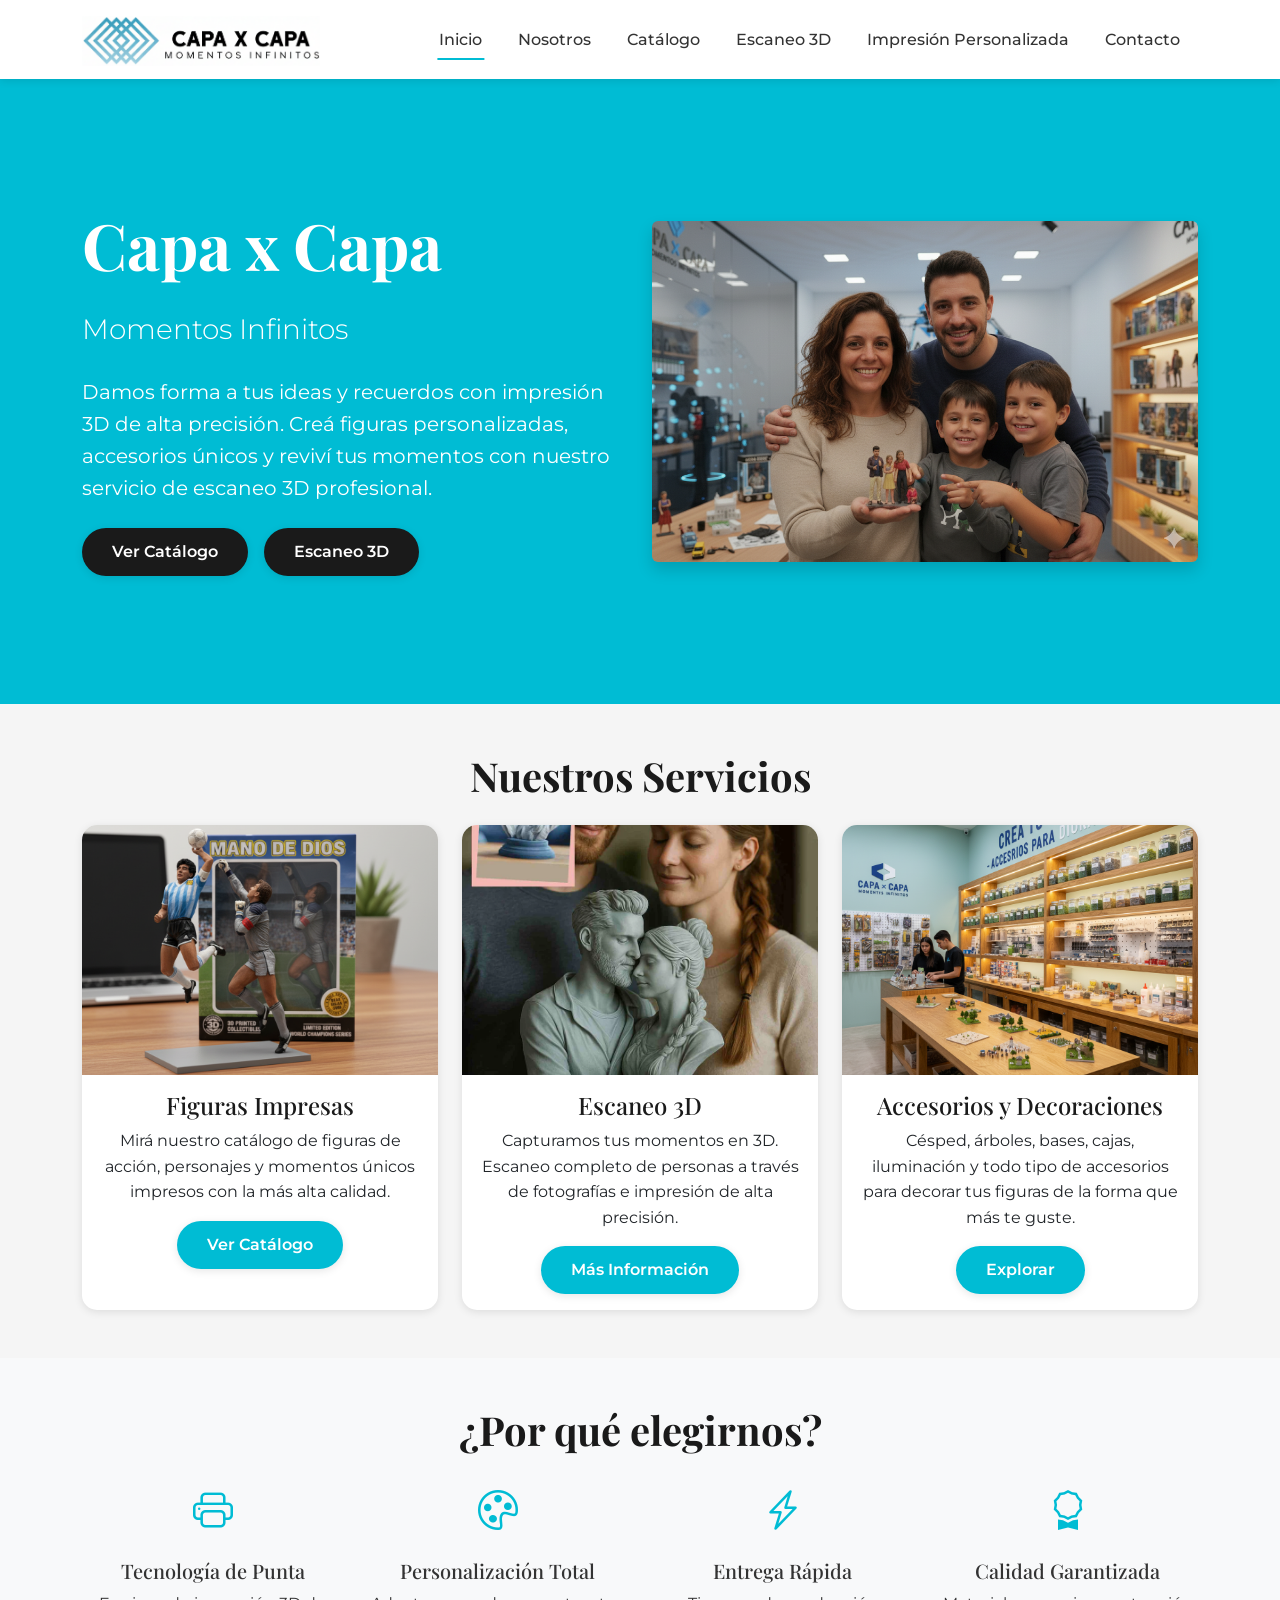
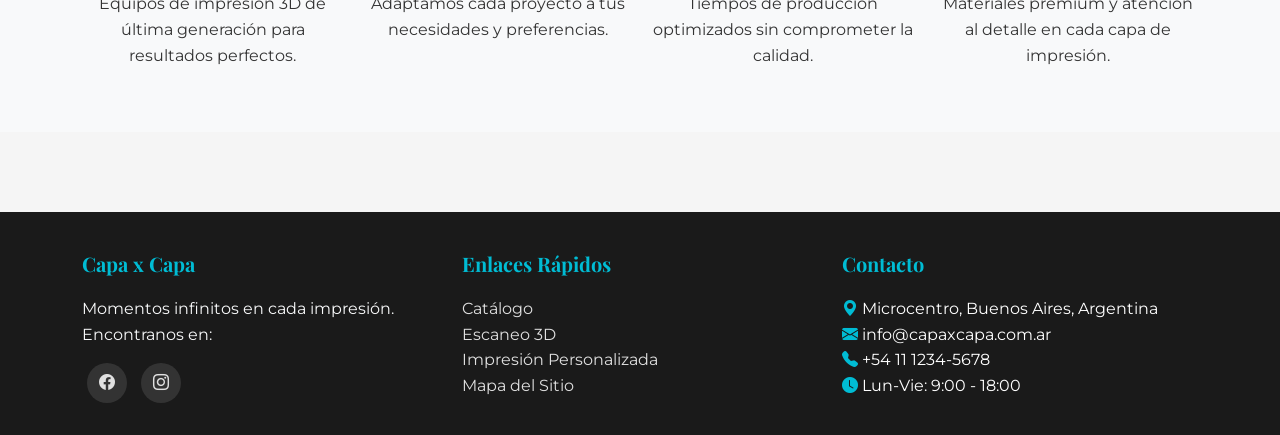
==== index.html @ 2e97a2a7 "Primer Commit" ====
<!DOCTYPE html>
<html lang="es">
<head>
    <meta charset="UTF-8">
    <meta name="viewport" content="width=device-width, initial-scale=1.0">
    <title>Capa x Capa - Momentos Infinitos</title>

    <link href="https://cdn.jsdelivr.net/npm/bootstrap@5.3.0/dist/css/bootstrap.min.css" rel="stylesheet">
    <link rel="stylesheet" href="https://cdn.jsdelivr.net/npm/bootstrap-icons@1.11.0/font/bootstrap-icons.css">
    <link rel="stylesheet" href="./css/estilos.css">
    <script src="https://cdn.jsdelivr.net/npm/bootstrap@5.3.0/dist/js/bootstrap.bundle.min.js"></script>
</head>
<body>
    <header>
        <nav class="navbar navbar-expand-lg navbar-light">
            <div class="container">
                <a class="navbar-brand" href="index.html">
                    <img src="./imagenes/logo/logo_horizontal.png"/>
                </a>
                <button class="navbar-toggler" type="button" data-bs-toggle="collapse" data-bs-target="#navbarNav" aria-controls="navbarNav" aria-expanded="false">
                    <span class="navbar-toggler-icon"></span>
                </button>
                <div class="collapse navbar-collapse" id="navbarNav">
                    <ul class="navbar-nav ms-auto">
                        <li class="nav-item">
                            <a class="nav-link active" aria-current="page" href="index.html">Inicio</a>
                        </li>
                        <li class="nav-item">
                            <a class="nav-link" href="nosotros/nosotros.html">Nosotros</a>
                        </li>
                        <li class="nav-item">
                            <a class="nav-link" href="catalogo/catalogo.html">Catálogo</a>
                        </li>
                        <li class="nav-item">
                            <a class="nav-link" href="escaneo-3d/escaneo.html">Escaneo 3D</a>
                        </li>
                        <li class="nav-item">
                            <a class="nav-link" href="impresion-personalizada/impresion.html">Impresión Personalizada</a>
                        </li>
                        <li class="nav-item">
                            <a class="nav-link" href="contacto/contacto.html">Contacto</a>
                        </li>
                    </ul>
                </div>
            </div>
        </nav>
    </header>

    <main>
        <section class="bg-primario text-white">
            <div class="container py-5">
                <div class="row align-items-center min-vh-50">
                    <div class="col-lg-6 text-center text-lg-start">
                        <h1 class="display-3 fw-bold text-white mb-4">Capa x Capa</h1>
                        <p class="lead fs-3 mb-4">Momentos Infinitos</p>
                        <p class="fs-5 mb-4">Damos forma a tus ideas y recuerdos con impresión 3D de alta precisión. Creá figuras personalizadas, accesorios únicos y reviví tus momentos con nuestro servicio de escaneo 3D profesional.</p>
                        <div class="d-flex gap-3 justify-content-center justify-content-lg-start">
                            <a href="catalogo/catalogo.html" class="btn btn-secundario">Ver Catálogo</a>
                            <a href="escaneo-3d/escaneo.html" class="btn btn-secundario">Escaneo 3D</a>
                        </div>
                    </div>
                    <div class="col-lg-6 text-center mt-5 mt-lg-0">
                        <img src="./imagenes/escaneos_3d/escaneo_3.png" class="img-fluid rounded shadow">
                    </div>
                </div>
            </div>
        </section>

        <section class="py-5">
            <div class="container">
                <h2 class="section-title">Nuestros Servicios</h2>
                <div class="row g-4">
                    <div class="col-md-4">
                        <article class="card">
                            <img src="imagenes/muniecos_accion/munieco_1.png" class="card-img-top">
                            <div class="card-body text-center">
                                <h3 class="card-title h4">Figuras Impresas</h3>
                                <p class="card-text">Mirá nuestro catálogo de figuras de acción, personajes y momentos únicos impresos con la más alta calidad.</p>
                                <a href="catalogo/catalogo.html" class="btn btn-primario">Ver Catálogo</a>
                            </div>
                        </article>
                    </div>
                    <div class="col-md-4">
                        <article class="card">
                            <img src="imagenes/escaneos_3d/escaneo_1.webp" class="card-img-top">
                            <div class="card-body text-center">
                                <h3 class="card-title h4">Escaneo 3D</h3>
                                <p class="card-text">Capturamos tus momentos en 3D. Escaneo completo de personas a través de fotografías e impresión de alta precisión.</p>
                                <a href="escaneo-3d/escaneo.html" class="btn btn-primario">Más Información</a>
                            </div>
                        </article>
                    </div>
                    <div class="col-md-4">
                        <article class="card">
                            <img src="imagenes/local_comercial/local_2.png" class="card-img-top">
                            <div class="card-body text-center">
                                <h3 class="card-title h4">Accesorios y Decoraciones</h3>
                                <p class="card-text">Césped, árboles, bases, cajas, iluminación y todo tipo de accesorios para decorar tus figuras de la forma que más te guste.</p>
                                <a href="catalogo/catalogo.html#accesorios" class="btn btn-primario">Explorar</a>
                            </div>
                        </article>
                    </div>
                </div>
            </div>
        </section>

        <section class="bg-light py-5">
            <div class="container">
                <h2 class="section-title">¿Por qué elegirnos?</h2>
                <div class="row g-4">
                    <div class="col-md-3 text-center">
                        <div class="feature-icon mb-3">
                            <i class="bi bi-printer fs-1 text-primario"></i>
                        </div>
                        <h3 class="h5">Tecnología de Punta</h3>
                        <p>Equipos de impresión 3D de última generación para resultados perfectos.</p>
                    </div>
                    <div class="col-md-3 text-center">
                        <div class="feature-icon mb-3">
                            <i class="bi bi-palette fs-1 text-primario"></i>
                        </div>
                        <h3 class="h5">Personalización Total</h3>
                        <p>Adaptamos cada proyecto a tus necesidades y preferencias.</p>
                    </div>
                    <div class="col-md-3 text-center">
                        <div class="feature-icon mb-3">
                            <i class="bi bi-lightning-charge fs-1 text-primario"></i>
                        </div>
                        <h3 class="h5">Entrega Rápida</h3>
                        <p>Tiempos de producción optimizados sin comprometer la calidad.</p>
                    </div>
                    <div class="col-md-3 text-center">
                        <div class="feature-icon mb-3">
                            <i class="bi bi-award fs-1 text-primario"></i>
                        </div>
                        <h3 class="h5">Calidad Garantizada</h3>
                        <p>Materiales premium y atención al detalle en cada capa de impresión.</p>
                    </div>
                </div>
            </div>
        </section>
    </main>

    <footer>
        <div class="container">
            <div class="row g-4">
                <div class="col-md-4">
                    <h5>Capa x Capa</h5>
                    <p class="text-light">Momentos infinitos en cada impresión.<br>Encontranos en:</p>
                    <div class="social-links mt-3">
                        <a href="#"><i class="bi bi-facebook"></i></a>
                        <a href="#"><i class="bi bi-instagram"></i></a>
                    </div>
                </div>
                <div class="col-md-4">
                    <h5>Enlaces Rápidos</h5>
                    <ul class="list-unstyled">
                        <li><a href="catalogo/catalogo.html">Catálogo</a></li>
                        <li><a href="escaneo-3d/escaneo.html">Escaneo 3D</a></li>
                        <li><a href="impresion-personalizada/impresion.html">Impresión Personalizada</a></li>
                        <li><a href="mapa-sitio/mapa.html">Mapa del Sitio</a></li>
                    </ul>
                </div>
                <div class="col-md-4">
                    <h5>Contacto</h5>
                    <ul class="list-unstyled">
                        <li><i class="bi bi-geo-alt-fill text-primario"></i> Microcentro, Buenos Aires, Argentina</li>
                        <li><i class="bi bi-envelope-fill text-primario"></i> info@capaxcapa.com.ar</li>
                        <li><i class="bi bi-telephone-fill text-primario"></i> +54 11 1234-5678</li>
                        <li><i class="bi bi-clock-fill text-primario"></i> Lun-Vie: 9:00 - 18:00</li>
                    </ul>
                </div>
            </div>
        </div>
    </footer>
</body>
</html>
---- css/estilos.css ----
@import url('https://fonts.googleapis.com/css2?family=Montserrat:wght@300;400;600;700&family=Playfair+Display:wght@400;600;700&display=swap');

/* ==========================================
   VARIABLES DE COLORES
   Paleta basada en logo celeste con letras negras
   Evocando momentos eternos e infinitos
   ========================================== */
:root {
    /* Colores principales */
    --color-primario: #00BCD4;        /* Celeste principal del logo */
    --color-primario-oscuro: #0097A7;  /* Celeste oscuro */
    --color-primario-claro: #B2EBF2;   /* Celeste claro */

    /* Colores secundarios */
    --color-secundario: #1A1A1A;       /* Negro de las letras del logo */
    --color-gris-oscuro: #333333;      /* Gris oscuro para textos */
    --color-gris-medio: #666666;       /* Gris medio */
    --color-gris-claro: #E0E0E0;       /* Gris claro para fondos */

    /* Colores complementarios para evocar eternidad */
    --color-acento-dorado: #FFD700;    /* Dorado para detalles especiales */
    --color-blanco: #FFFFFF;
    --color-fondo: #F5F5F5;

    /* Tipografías */
    --fuente-titulos: 'Playfair Display', serif;
    --fuente-texto: 'Montserrat', sans-serif;

    /* Sombras */
    --sombra-suave: 0 2px 8px rgba(0, 0, 0, 0.1);
    --sombra-media: 0 4px 16px rgba(0, 0, 0, 0.15);
    --sombra-fuerte: 0 8px 24px rgba(0, 0, 0, 0.2);

    /* Transiciones */
    --transicion-rapida: all 0.3s ease;
    --transicion-media: all 0.5s ease;
}

/* ==========================================
   RESET Y ESTILOS BASE
   ========================================== */
* {
    margin: 0;
    padding: 0;
    box-sizing: border-box;
}

html {
    scroll-behavior: smooth;
}

body {
    font-family: var(--fuente-texto);
    font-size: 16px;
    line-height: 1.6;
    color: var(--color-gris-oscuro);
    background-color: var(--color-fondo);
}

/* ==========================================
   TIPOGRAFÍA
   ========================================== */
h1, h2, h3, h4, h5, h6 {
    font-family: var(--fuente-titulos);
    font-weight: 700;
    color: var(--color-secundario);
    line-height: 1.2;
    margin-bottom: 1rem;
}

h1 {
    font-size: 3rem;
}

h2 {
    font-size: 2.5rem;
}

h3 {
    font-size: 2rem;
}

h4 {
    font-size: 1.5rem;
}

p {
    margin-bottom: 1rem;
}

/* ==========================================
   ENLACES
   ========================================== */
a {
    color: var(--color-primario);
    text-decoration: none;
    transition: var(--transicion-rapida);
}

a:hover {
    color: var(--color-primario-oscuro);
}

/* ==========================================
   BOTONES CON ANIMACIONES HOVER
   ========================================== */
.btn {
    display: inline-block;
    padding: 12px 30px;
    font-family: var(--fuente-texto);
    font-weight: 600;
    text-align: center;
    text-decoration: none;
    border: none;
    border-radius: 50px;
    cursor: pointer;
    transition: var(--transicion-rapida);
    position: relative;
    overflow: hidden;
}

.btn-primario {
    background-color: var(--color-primario);
    color: var(--color-blanco);
    box-shadow: var(--sombra-suave);
}

.btn-primario:hover {
    background-color: var(--color-primario-oscuro);
    transform: translateY(-3px);
    box-shadow: var(--sombra-fuerte);
}

.btn-primario:active {
    transform: translateY(-1px);
}

.btn-secundario {
    background-color: var(--color-secundario);
    color: var(--color-blanco);
    box-shadow: var(--sombra-suave);
}

.btn-secundario:hover {
    background-color: var(--color-gris-oscuro);
    transform: translateY(-3px);
    box-shadow: var(--sombra-fuerte);
}

.btn-outline {
    background-color: transparent;
    color: var(--color-primario);
    border: 2px solid var(--color-primario);
}

.btn-outline:hover {
    background-color: var(--color-primario);
    color: var(--color-blanco);
    transform: scale(1.05);
}

/* Efecto de brillo en hover */
.btn::before {
    content: '';
    position: absolute;
    top: 50%;
    left: 50%;
    width: 0;
    height: 0;
    border-radius: 50%;
    background-color: rgba(255, 255, 255, 0.3);
    transform: translate(-50%, -50%);
    transition: width 0.6s, height 0.6s;
}

.btn:hover::before {
    width: 300px;
    height: 300px;
}

/* ==========================================
   HEADER Y NAVEGACIÓN
   ========================================== */
header {
    background-color: var(--color-blanco);
    box-shadow: var(--sombra-suave);
    position: sticky;
    top: 0;
    z-index: 1000;
}

nav {
    padding: 1rem 0;
}

.navbar {
    background-color: var(--color-blanco) !important;
}

.navbar-brand {
    font-family: var(--fuente-titulos);
    font-size: 1.8rem;
    font-weight: 700;
    color: var(--color-secundario) !important;
}

.navbar-brand span {
    color: var(--color-primario);
}

.navbar-brand img {
	height: 50px;
}

.nav-link {
    color: var(--color-gris-oscuro) !important;
    font-weight: 500;
    margin: 0 10px;
    transition: var(--transicion-rapida);
    position: relative;
}

.nav-link::after {
    content: '';
    position: absolute;
    width: 0;
    height: 2px;
    bottom: 0;
    left: 50%;
    background-color: var(--color-primario);
    transition: var(--transicion-rapida);
    transform: translateX(-50%);
}

.nav-link:hover::after,
.nav-link.active::after {
    width: 80%;
}

.nav-link:hover {
    color: var(--color-primario) !important;
}

/* ==========================================
   SECCIONES
   ========================================== */
section {
    padding: 80px 0;
}

.section-title {
    text-align: center;
    margin-bottom: 25px;
    position: relative;
}


/* ==========================================
   CARDS
   ========================================== */
.card {
    border: none;
    border-radius: 15px;
    overflow: hidden;
    box-shadow: var(--sombra-suave);
    transition: var(--transicion-rapida);
    height: 100%;
}

.card:hover {
    transform: translateY(-10px);
    box-shadow: var(--sombra-fuerte);
}

.card-img-top {
    height: 250px;
    object-fit: cover;
}

.card-title {
    font-family: var(--fuente-titulos);
    color: var(--color-secundario);
}

/* ==========================================
   FOOTER
   ========================================== */
footer {
    background-color: var(--color-secundario);
    color: var(--color-blanco);
    padding: 40px 0 20px;
    margin-top: 80px;
}

footer h5 {
    color: var(--color-primario);
    font-family: var(--fuente-titulos);
    margin-bottom: 20px;
}

footer a {
    color: var(--color-gris-claro);
    transition: var(--transicion-rapida);
}

footer a:hover {
    color: var(--color-primario);
}

footer .social-links a {
    display: inline-block;
    width: 40px;
    height: 40px;
    line-height: 40px;
    text-align: center;
    background-color: var(--color-gris-oscuro);
    border-radius: 50%;
    margin: 0 5px;
    transition: var(--transicion-rapida);
}

footer .social-links a:hover {
    background-color: var(--color-gris-medio);
    transform: translateY(-3px);
}

/* ==========================================
   UTILIDADES
   ========================================== */
.bg-primario {
    background-color: var(--color-primario);
}

.bg-secundario {
    background-color: var(--color-secundario);
}

.text-primario {
    color: var(--color-primario);
}

.text-secundario {
    color: var(--color-secundario);
}

/* ==========================================
   RESPONSIVE
   ========================================== */
@media (max-width: 768px) {
    h1 {
        font-size: 2rem;
    }

    h2 {
        font-size: 1.8rem;
    }

    h3 {
        font-size: 1.5rem;
    }

    section {
        padding: 50px 0;
    }

    .btn {
        padding: 10px 20px;
        font-size: 0.9rem;
    }
}

@media (max-width: 576px) {
    h1 {
        font-size: 1.75rem;
    }

    h2 {
        font-size: 1.5rem;
    }

    section {
        padding: 40px 0;
    }
}
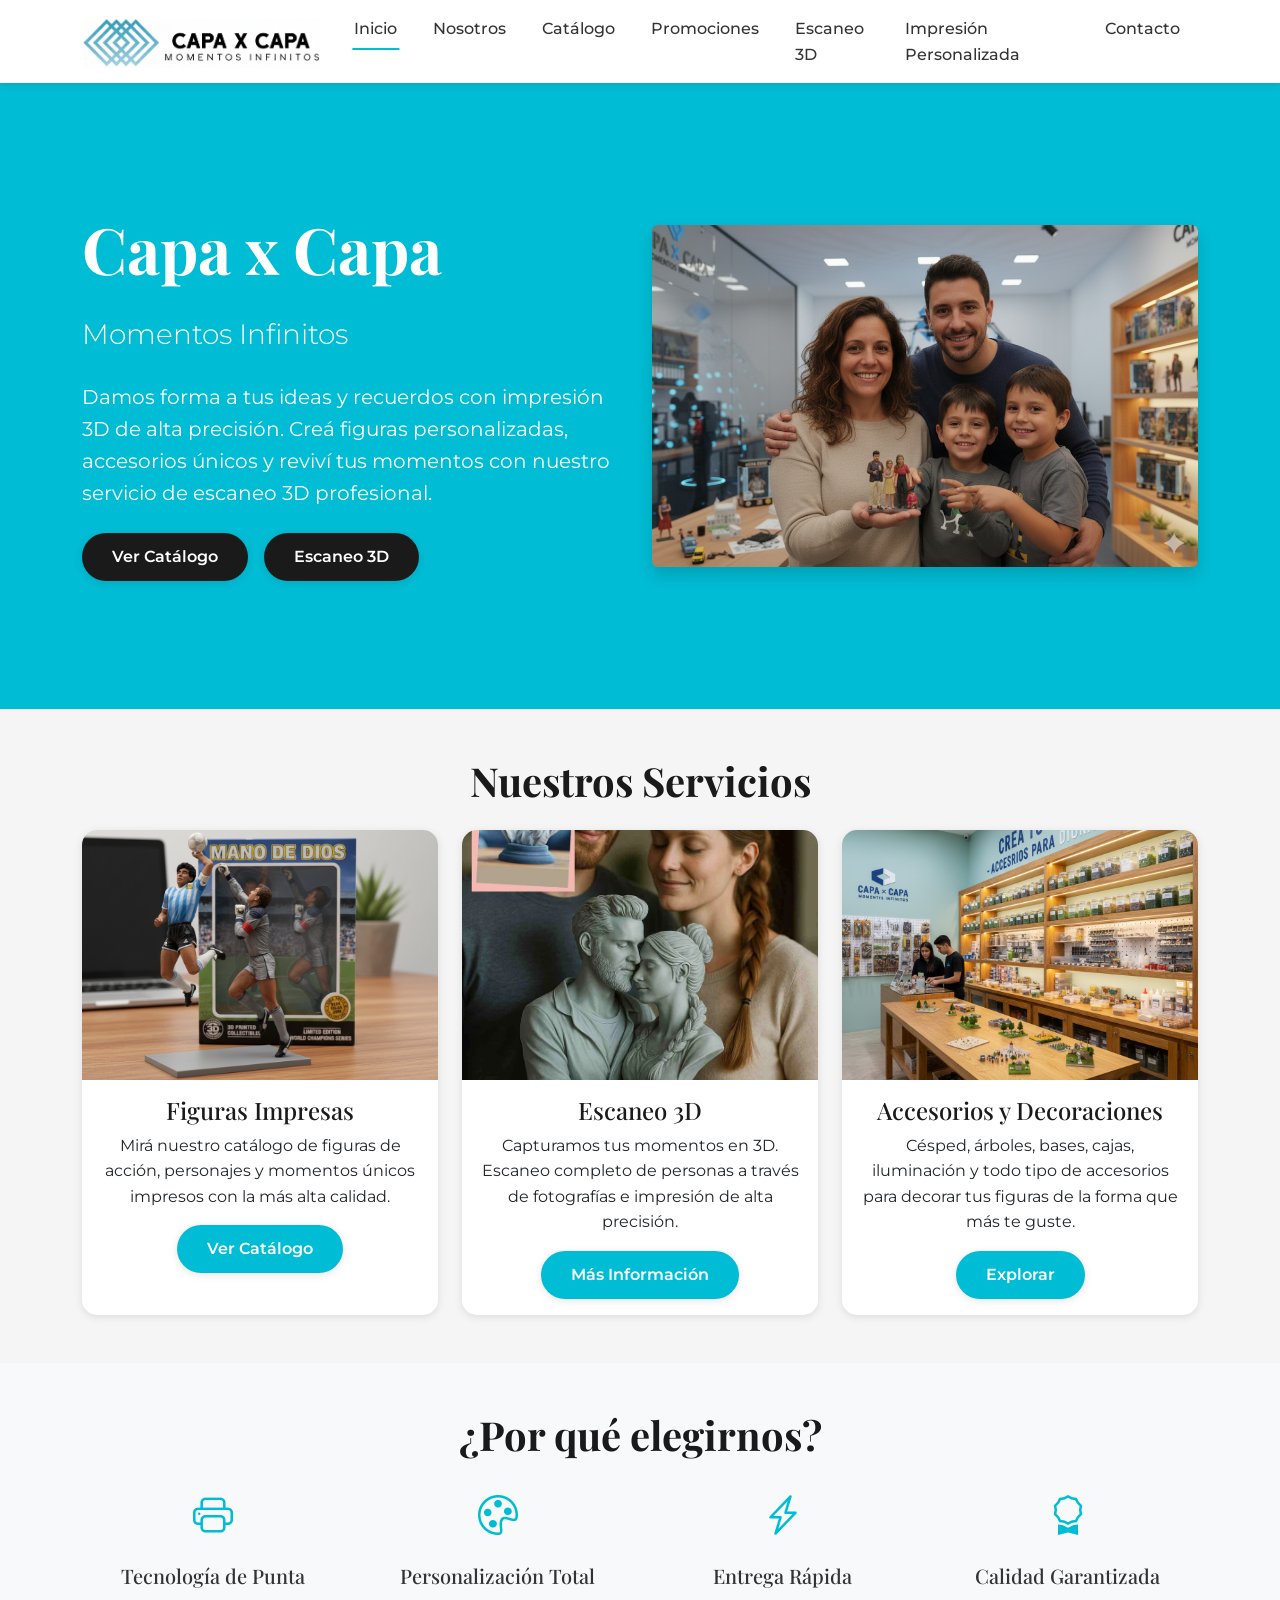
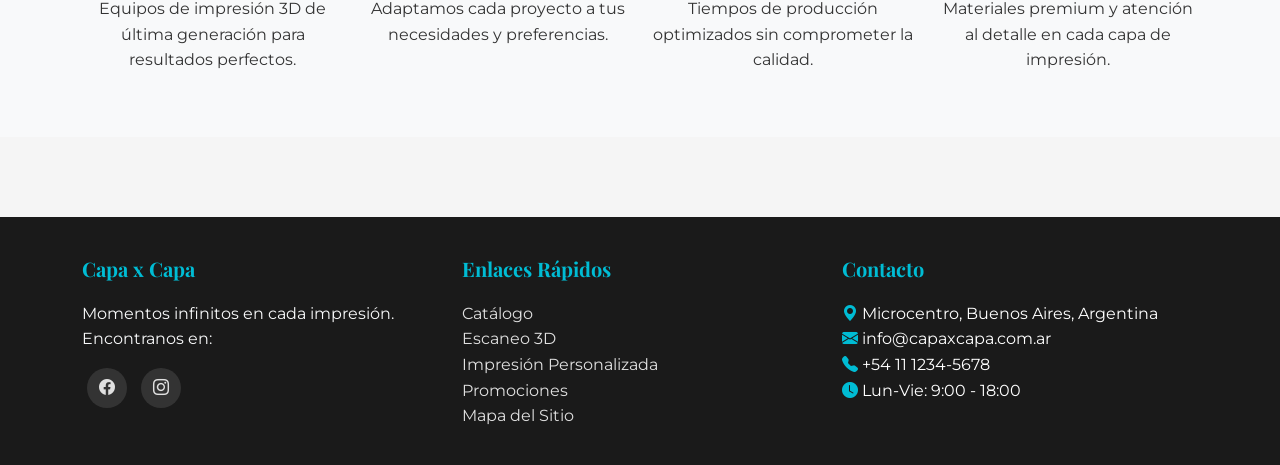
==== commit 2b91d8fc: "Se agrega la seccion Promociones" ====
--- a/index.html
+++ b/index.html
@@ -30,6 +30,9 @@
                         </li>
                         <li class="nav-item">
                             <a class="nav-link" href="catalogo/catalogo.html">Catálogo</a>
+                        </li>
+                        <li class="nav-item">
+                            <a class="nav-link" href="promociones/promociones.html">Promociones</a>
                         </li>
                         <li class="nav-item">
                             <a class="nav-link" href="escaneo-3d/escaneo.html">Escaneo 3D</a>
@@ -158,6 +161,7 @@
                         <li><a href="catalogo/catalogo.html">Catálogo</a></li>
                         <li><a href="escaneo-3d/escaneo.html">Escaneo 3D</a></li>
                         <li><a href="impresion-personalizada/impresion.html">Impresión Personalizada</a></li>
+                        <li><a href="promociones/promociones.html">Promociones</a></li>
                         <li><a href="mapa-sitio/mapa.html">Mapa del Sitio</a></li>
                     </ul>
                 </div>
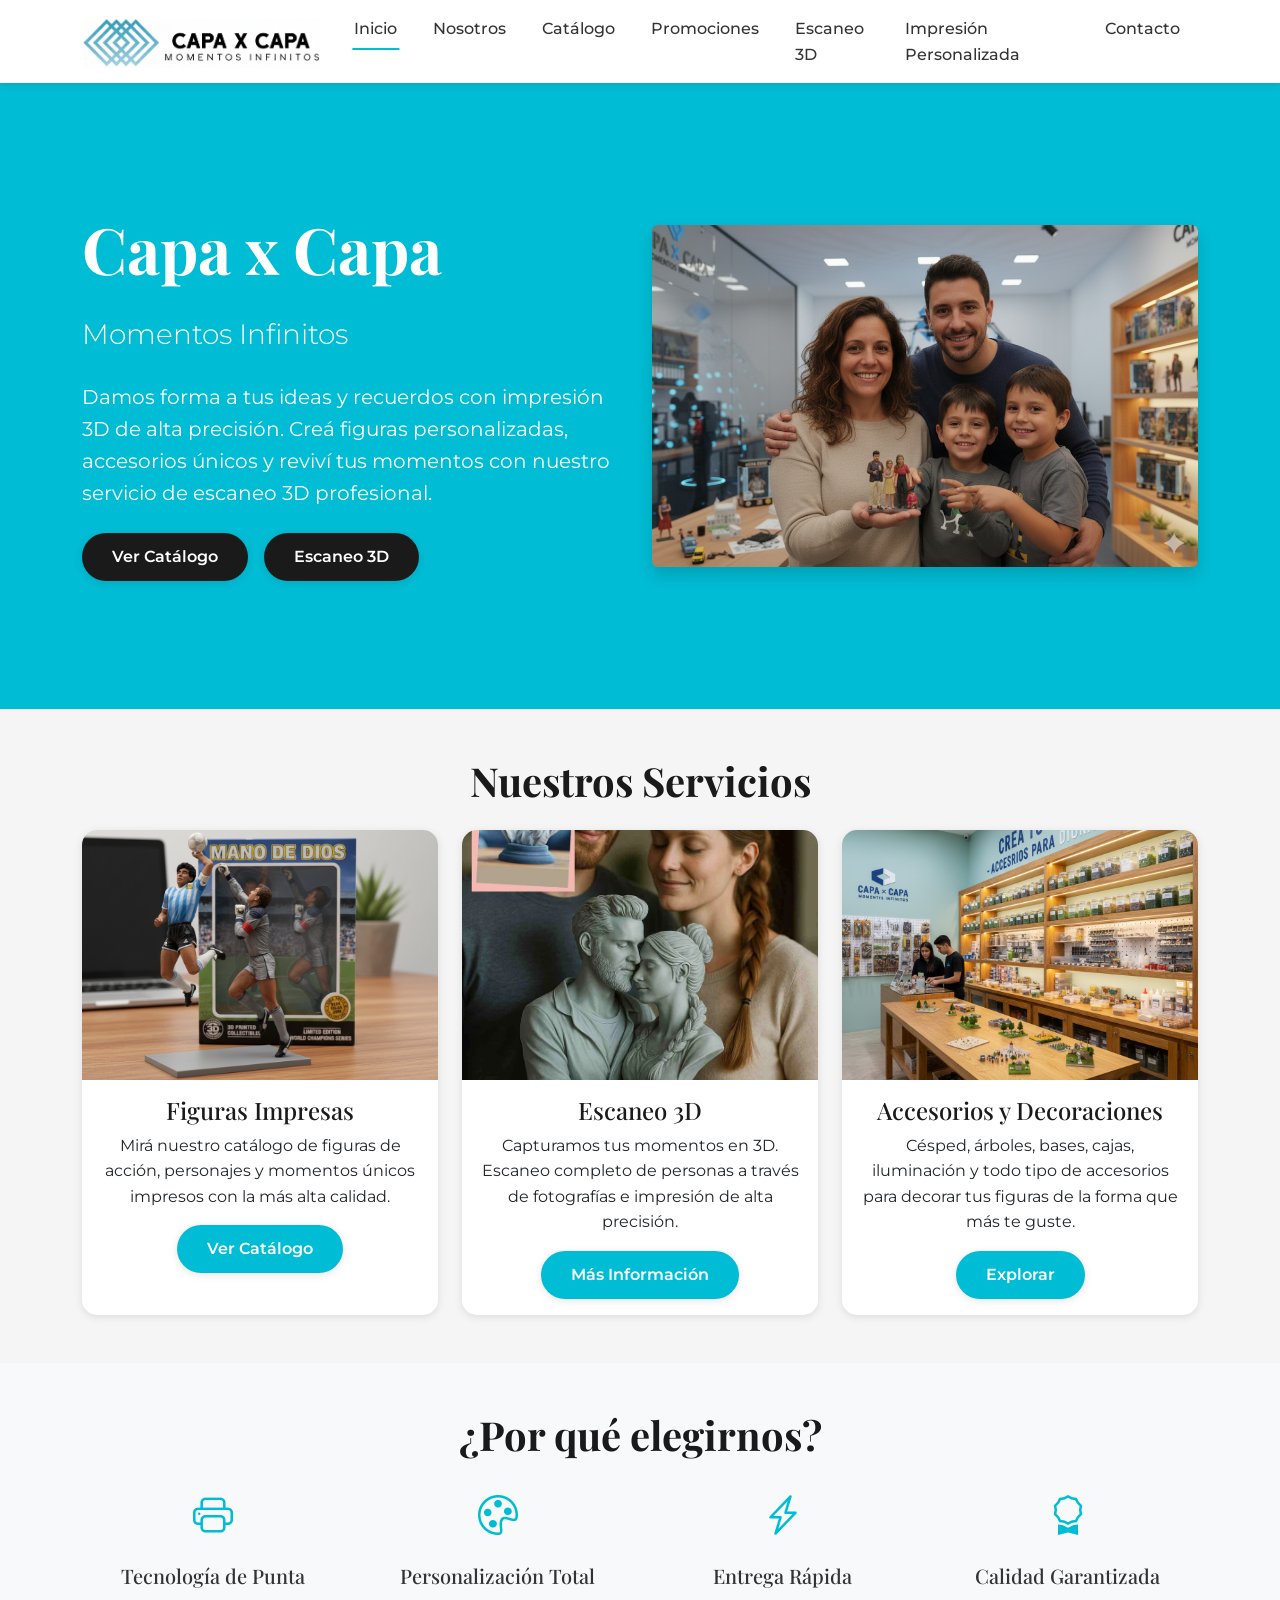
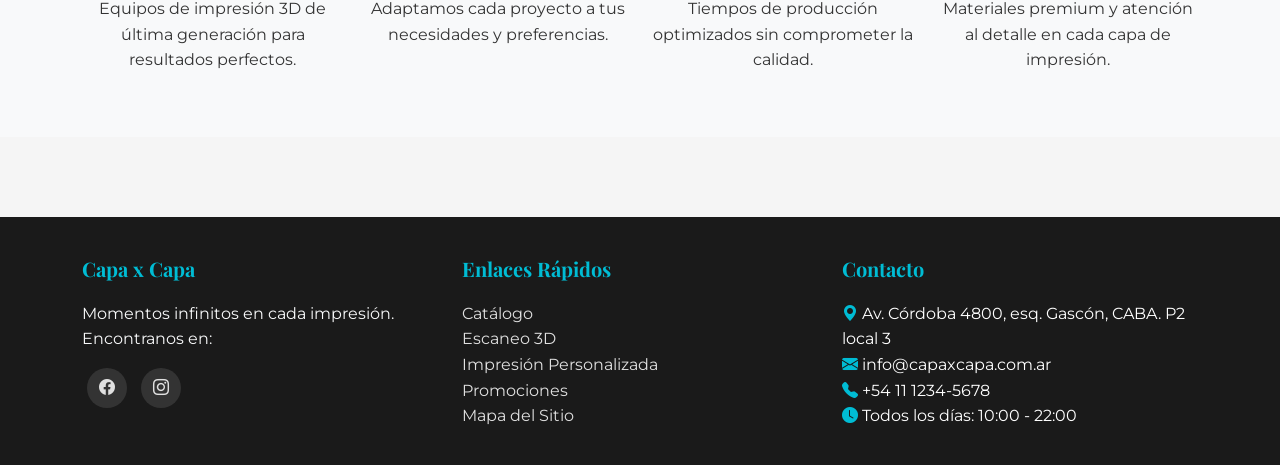
==== commit 8ed4f7e6: "Se cambia direccion a la del shopping" ====
--- a/index.html
+++ b/index.html
@@ -168,10 +168,10 @@
                 <div class="col-md-4">
                     <h5>Contacto</h5>
                     <ul class="list-unstyled">
-                        <li><i class="bi bi-geo-alt-fill text-primario"></i> Microcentro, Buenos Aires, Argentina</li>
+                        <li><i class="bi bi-geo-alt-fill text-primario"></i> Av. Córdoba 4800, esq. Gascón, CABA. P2 local 3</li>
                         <li><i class="bi bi-envelope-fill text-primario"></i> info@capaxcapa.com.ar</li>
                         <li><i class="bi bi-telephone-fill text-primario"></i> +54 11 1234-5678</li>
-                        <li><i class="bi bi-clock-fill text-primario"></i> Lun-Vie: 9:00 - 18:00</li>
+                        <li><i class="bi bi-clock-fill text-primario"></i> Todos los días: 10:00 - 22:00</li>
                     </ul>
                 </div>
             </div>
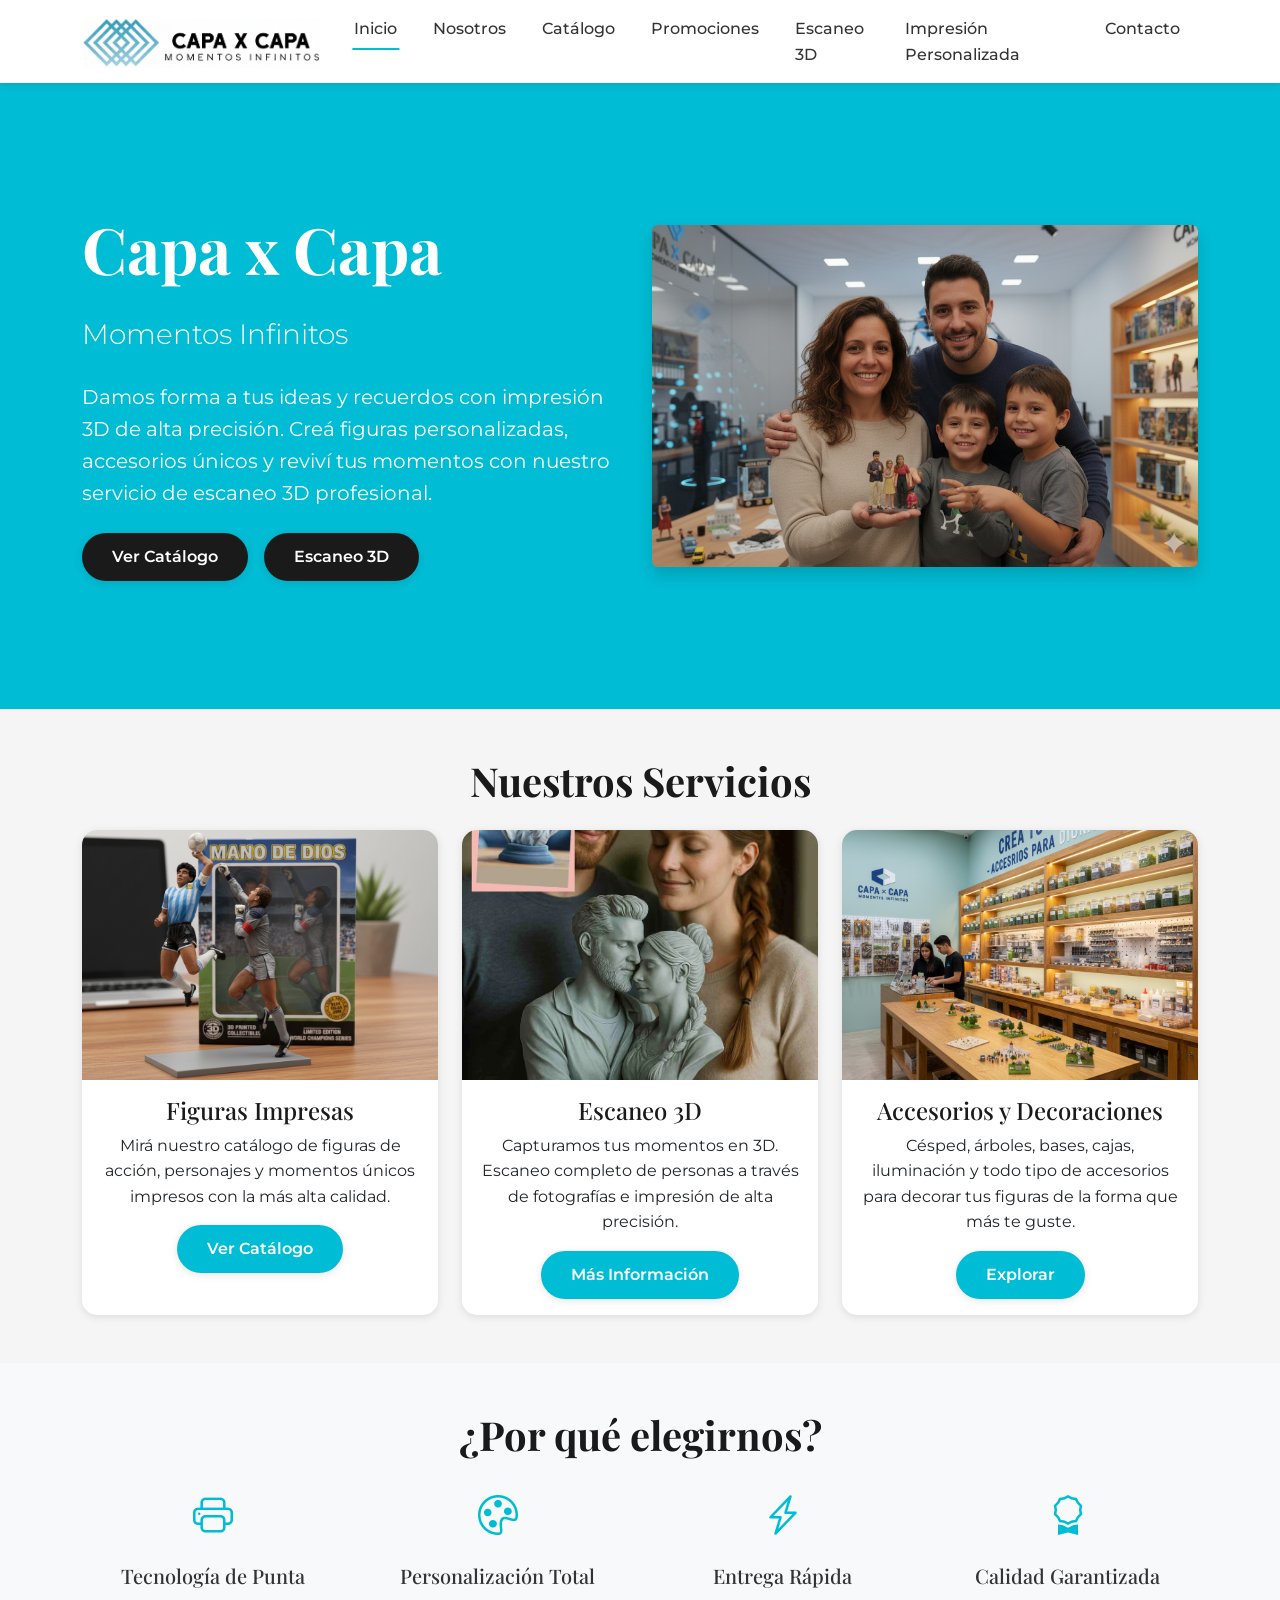
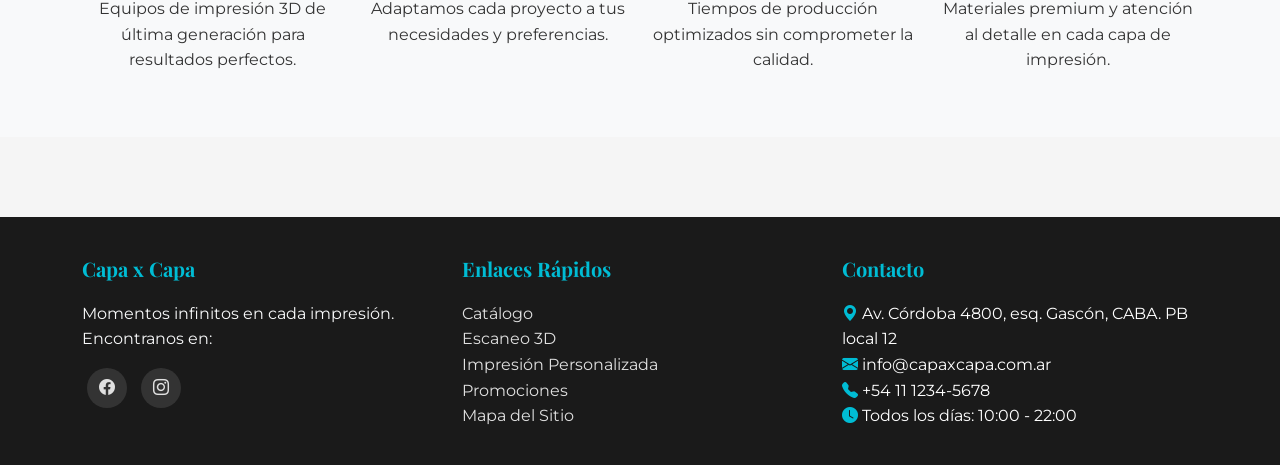
==== commit d782667e: "Fix Direccion" ====
--- a/index.html
+++ b/index.html
@@ -168,7 +168,7 @@
                 <div class="col-md-4">
                     <h5>Contacto</h5>
                     <ul class="list-unstyled">
-                        <li><i class="bi bi-geo-alt-fill text-primario"></i> Av. Córdoba 4800, esq. Gascón, CABA. P2 local 3</li>
+                        <li><i class="bi bi-geo-alt-fill text-primario"></i> Av. Córdoba 4800, esq. Gascón, CABA. PB local 12</li>
                         <li><i class="bi bi-envelope-fill text-primario"></i> info@capaxcapa.com.ar</li>
                         <li><i class="bi bi-telephone-fill text-primario"></i> +54 11 1234-5678</li>
                         <li><i class="bi bi-clock-fill text-primario"></i> Todos los días: 10:00 - 22:00</li>
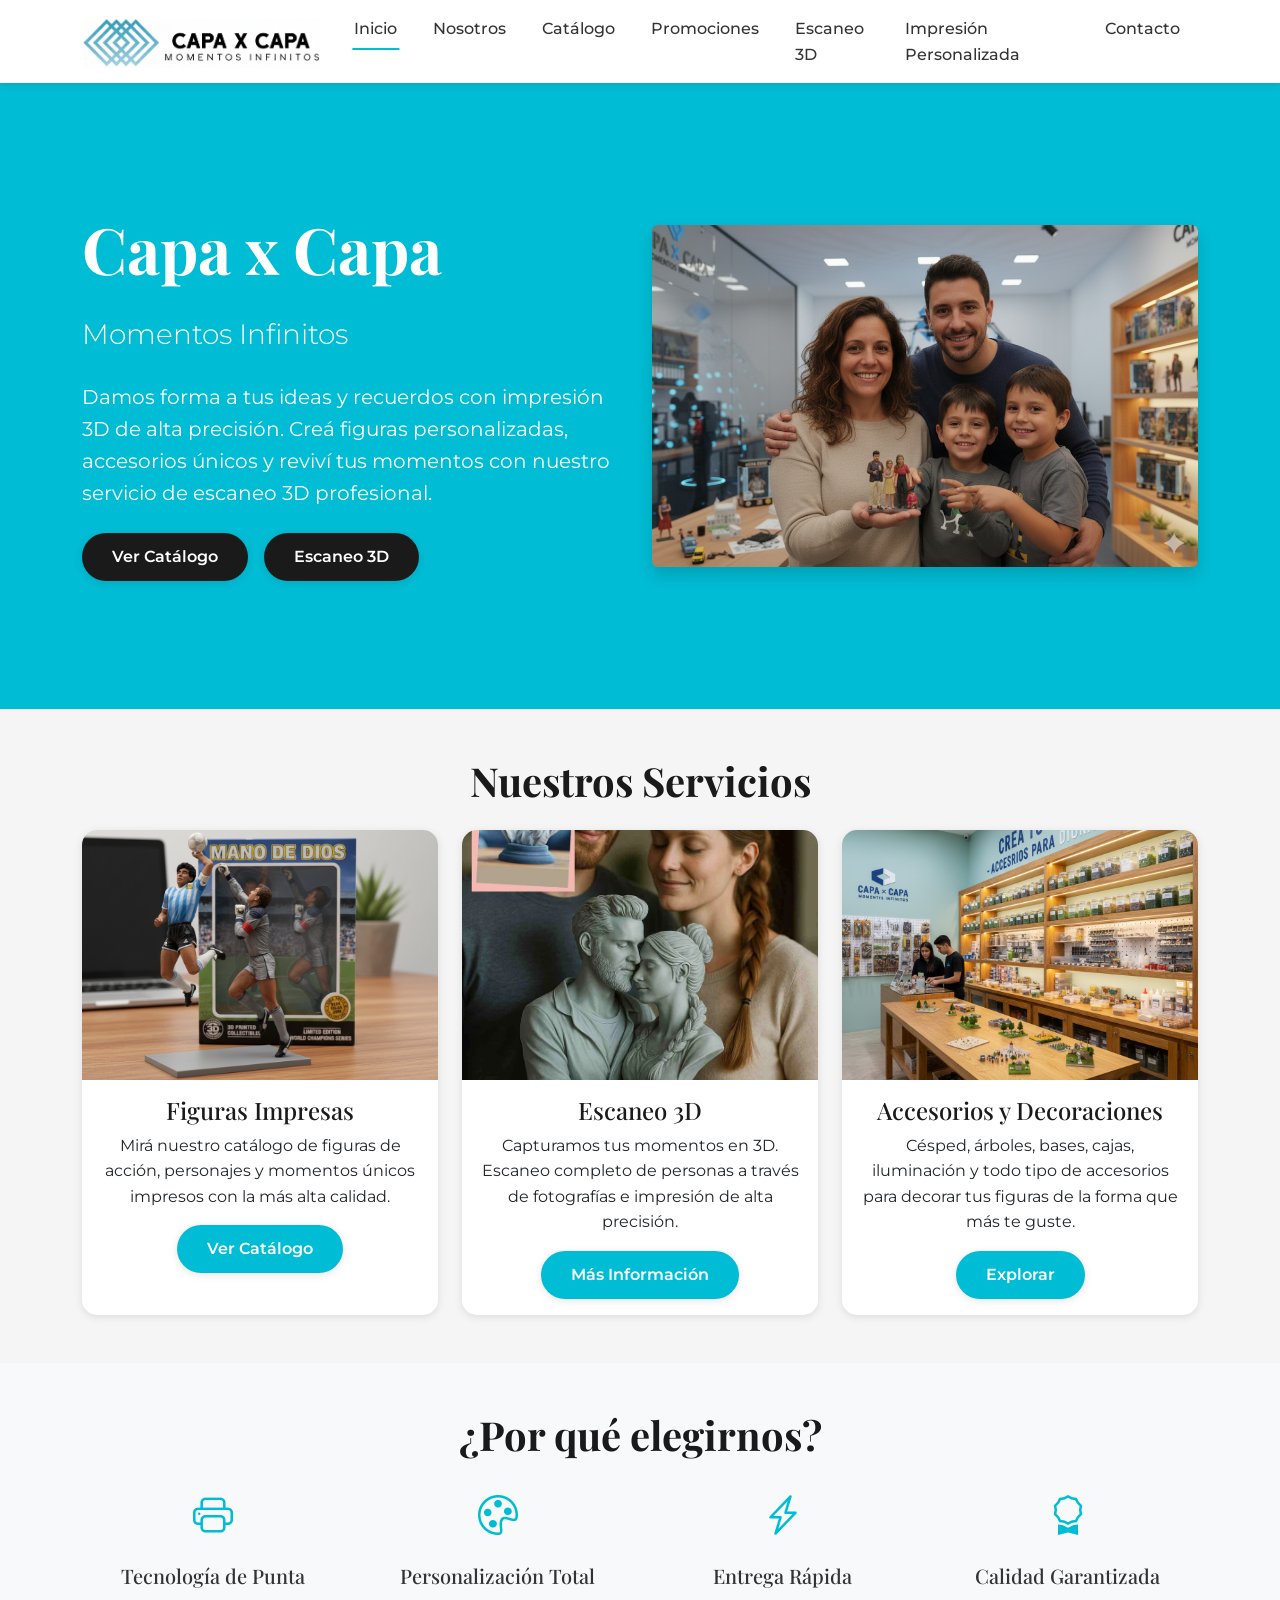
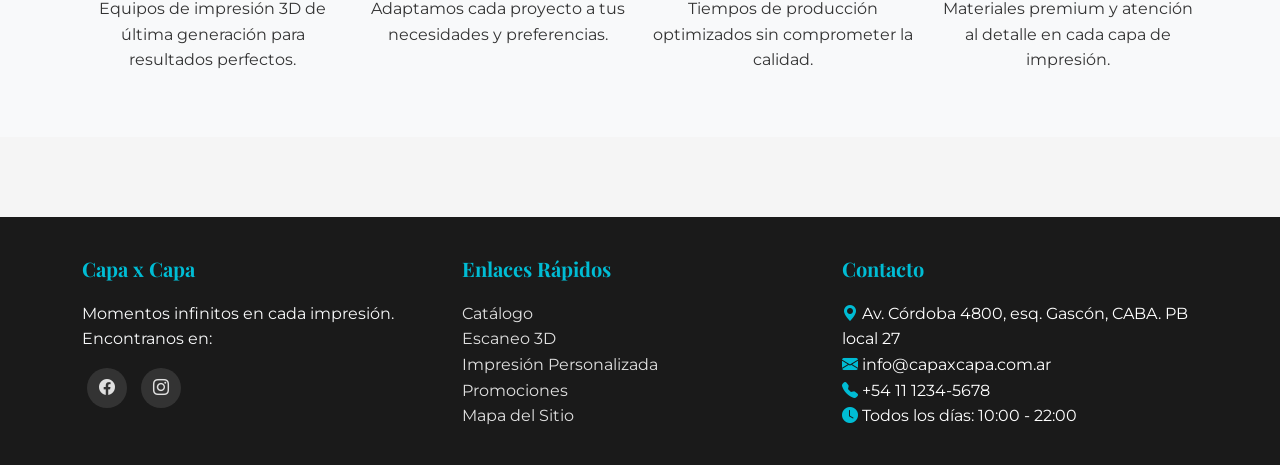
==== commit 785104db: "Fix Numero de local" ====
--- a/index.html
+++ b/index.html
@@ -168,7 +168,7 @@
                 <div class="col-md-4">
                     <h5>Contacto</h5>
                     <ul class="list-unstyled">
-                        <li><i class="bi bi-geo-alt-fill text-primario"></i> Av. Córdoba 4800, esq. Gascón, CABA. PB local 12</li>
+                        <li><i class="bi bi-geo-alt-fill text-primario"></i> Av. Córdoba 4800, esq. Gascón, CABA. PB local 27</li>
                         <li><i class="bi bi-envelope-fill text-primario"></i> info@capaxcapa.com.ar</li>
                         <li><i class="bi bi-telephone-fill text-primario"></i> +54 11 1234-5678</li>
                         <li><i class="bi bi-clock-fill text-primario"></i> Todos los días: 10:00 - 22:00</li>
